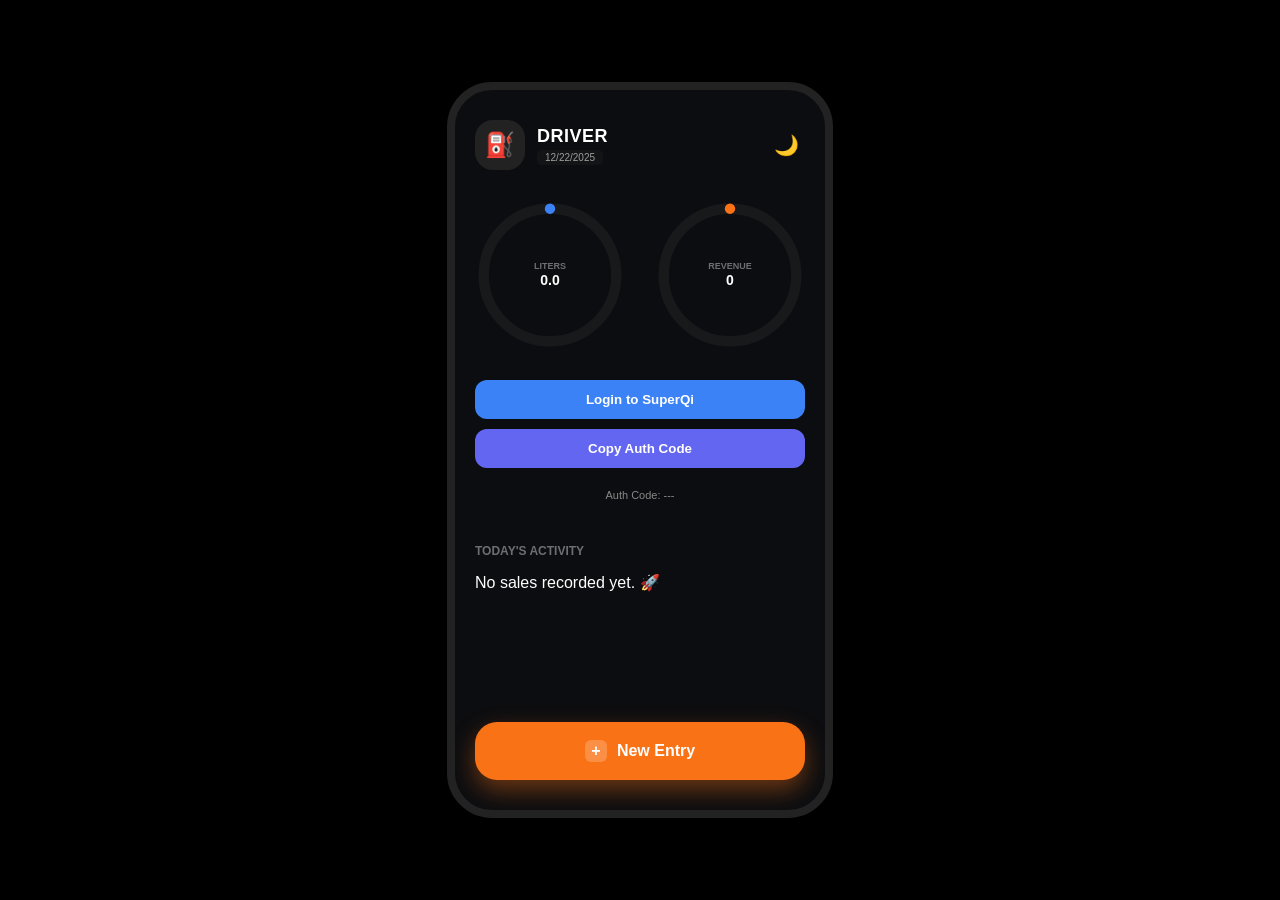
==== index.html @ 67adddcc "Consolidate into index.html and remove redundant files" ====
<!DOCTYPE html>
<html lang="ar" dir="ltr">

<head>
    <meta charset="UTF-8">
    <meta name="viewport" content="width=device-width, initial-scale=1.0">
    <title>Fuel App UI</title>
    <script src="https://cdn.marmot-cloud.com/npm/hylid-bridge/2.10.0/index.js"></script>
    <link rel="stylesheet" href="index.css">
    <script defer src="index.js"></script>
</head>

<body>

    <div class="mobile-frame">
        <div class="app-content">
            <header class="top-bar">
                <div class="user-profile">
                    <div class="avatar">⛽</div>
                    <div class="user-info">
                        <h1>DRIVER</h1>
                        <span class="date-badge">12/22/2025</span>
                    </div>
                </div>
                <button style="background:none; border:none; font-size:20px; cursor:pointer;">🌙</button>
            </header>

            <section class="circles-row">
                <div class="stat-circle">
                    <svg viewBox="0 0 36 36" class="circular-chart">
                        <path class="circle-bg"
                            d="M18 2.0845 a 15.9155 15.9155 0 0 1 0 31.831 a 15.9155 15.9155 0 0 1 0 -31.831" />
                        <path class="circle"
                            d="M18 2.0845 a 15.9155 15.9155 0 0 1 0 31.831 a 15.9155 15.9155 0 0 1 0 -31.831" />
                    </svg>
                    <div class="circle-content">
                        <small>LITERS</small>
                        <strong>70.0</strong>
                    </div>
                </div>

                <div class="stat-circle revenue">
                    <svg viewBox="0 0 36 36" class="circular-chart">
                        <path class="circle-bg"
                            d="M18 2.0845 a 15.9155 15.9155 0 0 1 0 31.831 a 15.9155 15.9155 0 0 1 0 -31.831" />
                        <path class="circle"
                            d="M18 2.0845 a 15.9155 15.9155 0 0 1 0 31.831 a 15.9155 15.9155 0 0 1 0 -31.831" />
                    </svg>
                    <div class="circle-content">
                        <small>REVENUE</small>
                        <strong>45,500</strong>
                    </div>
                </div>
            </section>

            <div class="auth-container">
                <button class="auth-btn login-btn" onclick="authenticate()">Login to SuperQi</button>
                <button class="auth-btn copy-btn" onclick="copyAuthCode()">Copy Auth Code</button>
                <p class="auth-text">Auth Code: <span id="code">---</span></p>
            </div>

            <section class="history-list">
                <h3>Today's Activity</h3>
                <div class="scroll-box">
                    <!-- Transactions will be rendered here by JS -->
                </div>
            </section>

            <footer class="bottom-dock">
                <button class="main-add-btn">
                    <span class="plus-box">+</span>
                    New Entry
                </button>
            </footer>
        </div>
    </div>

</body>

</html>
---- index.css ----
/* الأساسيات */
        :root {
            --bg-dark: #0c0d10;
            --card-bg: rgba(128, 128, 128, 0.06);
            --primary: #f97316;
            --secondary: #3b82f6;
            --success: #10b981;
        }

        body {
            margin: 0;
            background: #000;
            display: flex;
            justify-content: center;
            align-items: center;
            min-height: 100vh;
            font-family: 'Inter', sans-serif;
        }

        /* إطار الهاتف */
        .mobile-frame {
            width: 370px;
            height: 720px;
            border-radius: 45px;
            position: relative;
            overflow: hidden;
            transition: 0.4s;
            border: 8px solid #222;
            box-shadow: 0 20px 50px rgba(0, 0, 0, 0.5);
            background: var(--bg-dark);
            color: white;
        }

        .app-content {
            height: 100%;
            display: flex;
            flex-direction: column;
            padding: 30px 20px;
            box-sizing: border-box;
        }

        /* الشريط العلوي */
        .top-bar {
            display: flex;
            justify-content: space-between;
            align-items: center;
            margin-bottom: 30px;
        }

        .user-profile {
            display: flex;
            gap: 12px;
            align-items: center;
        }

        .avatar {
            width: 50px;
            height: 50px;
            background: #222;
            border-radius: 18px;
            display: flex;
            align-items: center;
            justify-content: center;
            font-size: 1.5rem;
        }

        .user-info h1 {
            font-size: 18px;
            margin: 0;
            letter-spacing: 0.5px;
        }

        .date-badge {
            font-size: 10px;
            background: rgba(128, 128, 128, 0.1);
            padding: 2px 8px;
            border-radius: 5px;
            opacity: 0.6;
        }

        /* الإحصائيات الدائرية */
        .circles-row {
            display: flex;
            justify-content: space-between;
            margin-bottom: 30px;
        }

        .stat-circle {
            width: 150px;
            height: 150px;
            position: relative;
        }

        .circular-chart {
            display: block;
            margin: 0 auto;
            max-width: 100%;
        }

        .circle-bg {
            fill: none;
            stroke: rgba(128, 128, 128, 0.1);
            stroke-width: 2.5;
        }

        .circle {
            fill: none;
            stroke-width: 2.5;
            stroke-linecap: round;
            stroke: var(--secondary);
            stroke-dasharray: 70, 100;
        }

        .revenue .circle {
            stroke: var(--primary);
            stroke-dasharray: 45, 100;
        }

        .circle-content {
            position: absolute;
            top: 50%;
            left: 50%;
            transform: translate(-50%, -50%);
            text-align: center;
        }

        .circle-content small {
            font-size: 9px;
            opacity: 0.4;
            font-weight: bold;
            display: block;
        }

        .circle-content strong {
            font-size: 14px;
            font-weight: 900;
        }

        /* قسم أزرار الدخول */
        .auth-container {
            display: flex;
            flex-direction: column;
            gap: 10px;
            margin-bottom: 20px;
        }

        .auth-btn {
            border: none;
            color: white;
            padding: 12px;
            border-radius: 12px;
            font-weight: bold;
            cursor: pointer;
            text-align: center;
        }

        .login-btn {
            background: #3b82f6;
        }

        .copy-btn {
            background: #6366f1;
        }

        .auth-text {
            font-size: 11px;
            color: #888;
            text-align: center;
        }

        /* قائمة النشاط */
        .history-list {
            flex: 1;
            overflow: hidden;
            display: flex;
            flex-direction: column;
        }

        .history-list h3 {
            font-size: 12px;
            opacity: 0.4;
            margin-bottom: 15px;
            text-transform: uppercase;
        }

        .scroll-box {
            flex: 1;
            overflow-y: auto;
            padding-bottom: 80px;
        }

        .item-card {
            background: var(--card-bg);
            padding: 16px;
            border-radius: 22px;
            display: flex;
            align-items: center;
            gap: 12px;
            margin-bottom: 10px;
            border: 1px solid rgba(128, 128, 128, 0.05);
        }

        .item-icon {
            width: 42px;
            height: 42px;
            border-radius: 14px;
            display: flex;
            align-items: center;
            justify-content: center;
            background: rgba(128, 128, 128, 0.1);
        }

        .item-data {
            flex: 1;
        }

        .item-data strong {
            font-size: 14px;
            display: block;
            color: var(--primary);
        }

        .item-data span {
            font-size: 10px;
            opacity: 0.5;
        }

        .item-price {
            text-align: right;
        }

        .item-price p {
            margin: 0;
            font-weight: 900;
            font-size: 14px;
        }

        .delete-btn {
            background: none;
            border: none;
            color: #ef4444;
            font-size: 9px;
            cursor: pointer;
        }

        /* الزر السفلي */
        .bottom-dock {
            position: absolute;
            bottom: 30px;
            left: 20px;
            right: 20px;
        }

        .main-add-btn {
            width: 100%;
            background: var(--primary);
            color: white;
            border: none;
            padding: 18px;
            border-radius: 22px;
            font-weight: 900;
            display: flex;
            align-items: center;
            justify-content: center;
            gap: 10px;
            box-shadow: 0 10px 25px rgba(249, 115, 22, 0.4);
            cursor: pointer;
            font-size: 16px;
        }

        .plus-box {
            background: rgba(255, 255, 255, 0.2);
            width: 22px;
            height: 22px;
            border-radius: 6px;
            display: flex;
            align-items: center;
            justify-content: center;
        }
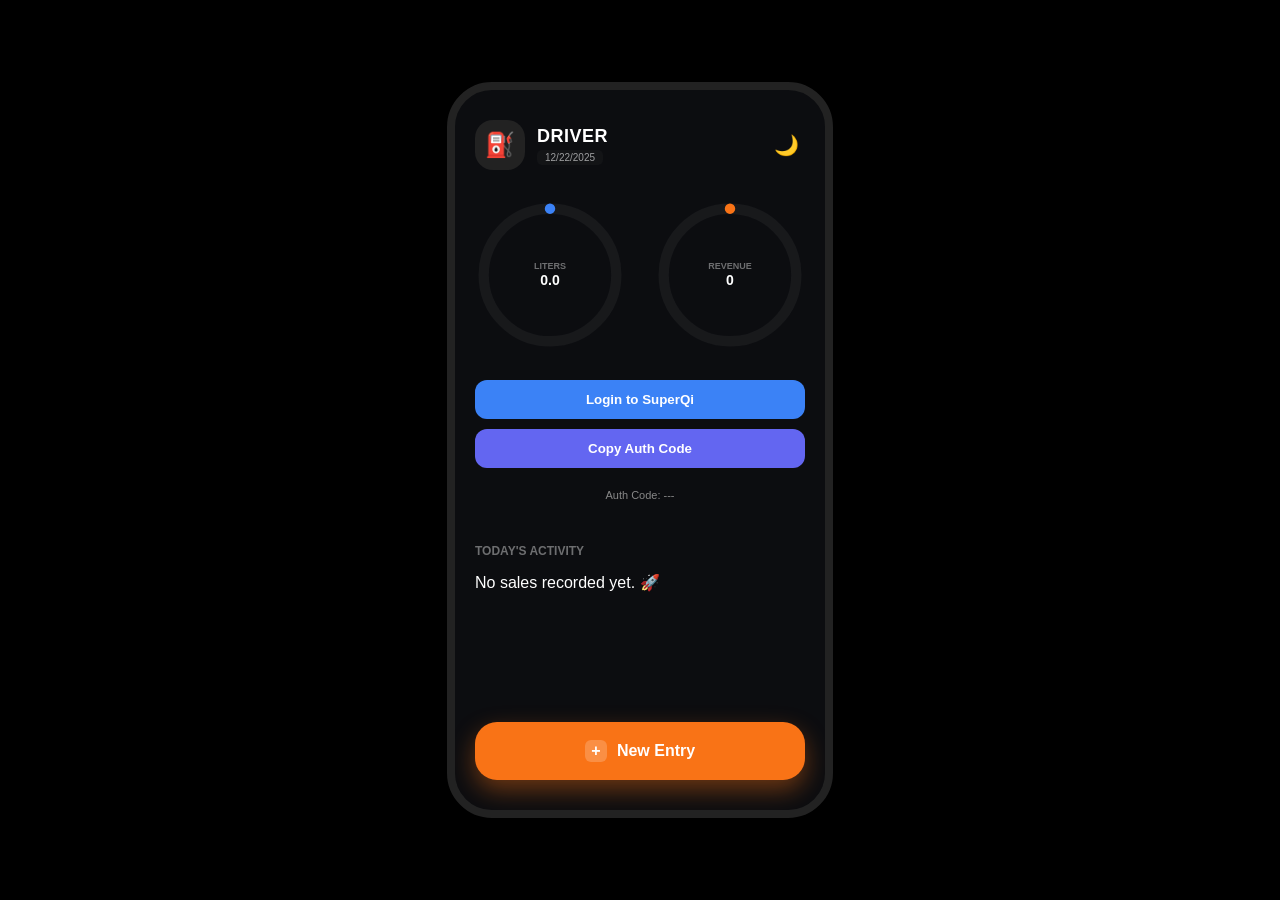
==== commit 12b65556: "Final consolidation of all assets into index.html and removal of redundant files" ====
--- a/index.html
+++ b/index.html
@@ -6,8 +6,287 @@
     <meta name="viewport" content="width=device-width, initial-scale=1.0">
     <title>Fuel App UI</title>
     <script src="https://cdn.marmot-cloud.com/npm/hylid-bridge/2.10.0/index.js"></script>
-    <link rel="stylesheet" href="index.css">
-    <script defer src="index.js"></script>
+    <style>
+        /* الأساسيات */
+        :root {
+            --bg-dark: #0c0d10;
+            --card-bg: rgba(128, 128, 128, 0.06);
+            --primary: #f97316;
+            --secondary: #3b82f6;
+            --success: #10b981;
+        }
+
+        body {
+            margin: 0;
+            background: #000;
+            display: flex;
+            justify-content: center;
+            align-items: center;
+            min-height: 100vh;
+            font-family: 'Inter', sans-serif;
+        }
+
+        /* إطار الهاتف */
+        .mobile-frame {
+            width: 370px;
+            height: 720px;
+            border-radius: 45px;
+            position: relative;
+            overflow: hidden;
+            transition: 0.4s;
+            border: 8px solid #222;
+            box-shadow: 0 20px 50px rgba(0, 0, 0, 0.5);
+            background: var(--bg-dark);
+            color: white;
+        }
+
+        .app-content {
+            height: 100%;
+            display: flex;
+            flex-direction: column;
+            padding: 30px 20px;
+            box-sizing: border-box;
+        }
+
+        /* الشريط العلوي */
+        .top-bar {
+            display: flex;
+            justify-content: space-between;
+            align-items: center;
+            margin-bottom: 30px;
+        }
+
+        .user-profile {
+            display: flex;
+            gap: 12px;
+            align-items: center;
+        }
+
+        .avatar {
+            width: 50px;
+            height: 50px;
+            background: #222;
+            border-radius: 18px;
+            display: flex;
+            align-items: center;
+            justify-content: center;
+            font-size: 1.5rem;
+        }
+
+        .user-info h1 {
+            font-size: 18px;
+            margin: 0;
+            letter-spacing: 0.5px;
+        }
+
+        .date-badge {
+            font-size: 10px;
+            background: rgba(128, 128, 128, 0.1);
+            padding: 2px 8px;
+            border-radius: 5px;
+            opacity: 0.6;
+        }
+
+        /* الإحصائيات الدائرية */
+        .circles-row {
+            display: flex;
+            justify-content: space-between;
+            margin-bottom: 30px;
+        }
+
+        .stat-circle {
+            width: 150px;
+            height: 150px;
+            position: relative;
+        }
+
+        .circular-chart {
+            display: block;
+            margin: 0 auto;
+            max-width: 100%;
+        }
+
+        .circle-bg {
+            fill: none;
+            stroke: rgba(128, 128, 128, 0.1);
+            stroke-width: 2.5;
+        }
+
+        .circle {
+            fill: none;
+            stroke-width: 2.5;
+            stroke-linecap: round;
+            stroke: var(--secondary);
+            stroke-dasharray: 70, 100;
+        }
+
+        .revenue .circle {
+            stroke: var(--primary);
+            stroke-dasharray: 45, 100;
+        }
+
+        .circle-content {
+            position: absolute;
+            top: 50%;
+            left: 50%;
+            transform: translate(-50%, -50%);
+            text-align: center;
+        }
+
+        .circle-content small {
+            font-size: 9px;
+            opacity: 0.4;
+            font-weight: bold;
+            display: block;
+        }
+
+        .circle-content strong {
+            font-size: 14px;
+            font-weight: 900;
+        }
+
+        /* قسم أزرار الدخول */
+        .auth-container {
+            display: flex;
+            flex-direction: column;
+            gap: 10px;
+            margin-bottom: 20px;
+        }
+
+        .auth-btn {
+            border: none;
+            color: white;
+            padding: 12px;
+            border-radius: 12px;
+            font-weight: bold;
+            cursor: pointer;
+            text-align: center;
+        }
+
+        .login-btn {
+            background: #3b82f6;
+        }
+
+        .copy-btn {
+            background: #6366f1;
+        }
+
+        .auth-text {
+            font-size: 11px;
+            color: #888;
+            text-align: center;
+        }
+
+        /* قائمة النشاط */
+        .history-list {
+            flex: 1;
+            overflow: hidden;
+            display: flex;
+            flex-direction: column;
+        }
+
+        .history-list h3 {
+            font-size: 12px;
+            opacity: 0.4;
+            margin-bottom: 15px;
+            text-transform: uppercase;
+        }
+
+        .scroll-box {
+            flex: 1;
+            overflow-y: auto;
+            padding-bottom: 80px;
+        }
+
+        .item-card {
+            background: var(--card-bg);
+            padding: 16px;
+            border-radius: 22px;
+            display: flex;
+            align-items: center;
+            gap: 12px;
+            margin-bottom: 10px;
+            border: 1px solid rgba(128, 128, 128, 0.05);
+        }
+
+        .item-icon {
+            width: 42px;
+            height: 42px;
+            border-radius: 14px;
+            display: flex;
+            align-items: center;
+            justify-content: center;
+            background: rgba(128, 128, 128, 0.1);
+        }
+
+        .item-data {
+            flex: 1;
+        }
+
+        .item-data strong {
+            font-size: 14px;
+            display: block;
+            color: var(--primary);
+        }
+
+        .item-data span {
+            font-size: 10px;
+            opacity: 0.5;
+        }
+
+        .item-price {
+            text-align: right;
+        }
+
+        .item-price p {
+            margin: 0;
+            font-weight: 900;
+            font-size: 14px;
+        }
+
+        .delete-btn {
+            background: none;
+            border: none;
+            color: #ef4444;
+            font-size: 9px;
+            cursor: pointer;
+        }
+
+        /* الزر السفلي */
+        .bottom-dock {
+            position: absolute;
+            bottom: 30px;
+            left: 20px;
+            right: 20px;
+        }
+
+        .main-add-btn {
+            width: 100%;
+            background: var(--primary);
+            color: white;
+            border: none;
+            padding: 18px;
+            border-radius: 22px;
+            font-weight: 900;
+            display: flex;
+            align-items: center;
+            justify-content: center;
+            gap: 10px;
+            box-shadow: 0 10px 25px rgba(249, 115, 22, 0.4);
+            cursor: pointer;
+            font-size: 16px;
+        }
+
+        .plus-box {
+            background: rgba(255, 255, 255, 0.2);
+            width: 22px;
+            height: 22px;
+            border-radius: 6px;
+            display: flex;
+            align-items: center;
+            justify-content: center;
+        }
+    </style>
 </head>
 
 <body>
@@ -35,7 +314,7 @@
                     </svg>
                     <div class="circle-content">
                         <small>LITERS</small>
-                        <strong>70.0</strong>
+                        <strong>0.0</strong>
                     </div>
                 </div>
 
@@ -48,15 +327,15 @@
                     </svg>
                     <div class="circle-content">
                         <small>REVENUE</small>
-                        <strong>45,500</strong>
+                        <strong>0</strong>
                     </div>
                 </div>
             </section>
 
             <div class="auth-container">
-                <button class="auth-btn login-btn" onclick="authenticate()">Login to SuperQi</button>
-                <button class="auth-btn copy-btn" onclick="copyAuthCode()">Copy Auth Code</button>
-                <p class="auth-text">Auth Code: <span id="code">---</span></p>
+                <button class="auth-btn login-btn">Login to SuperQi</button>
+                <button class="auth-btn copy-btn">Copy Auth Code</button>
+                <p class="auth-text">Auth Code: <span id="authCode">---</span></p>
             </div>
 
             <section class="history-list">
@@ -75,6 +354,160 @@
         </div>
     </div>
 
+    <script>
+        // --- البيانات والحالة ---
+        let transactions = JSON.parse(localStorage.getItem('fuel_data')) || [];
+        let stats = { totalLiters: 0, totalRevenue: 0 };
+        let darkMode = true;
+        const prices = { 'Premium': 650, 'Regular': 450, 'Diesel': 400 };
+        const goals = { liters: 100, revenue: 100000 };
+
+        // --- عناصر الواجهة ---
+        const scrollBox = document.querySelector('.scroll-box');
+        const literValue = document.querySelector('.stat-circle strong');
+        const revenueValue = document.querySelector('.revenue strong');
+        const authCodeSpan = document.getElementById('authCode');
+
+        // --- وظائف التحديث ---
+        function updateUI() {
+            // حساب الإحصائيات
+            stats.totalLiters = transactions.reduce((sum, t) => sum + t.liters, 0);
+            stats.totalRevenue = transactions.reduce((sum, t) => sum + t.totalCost, 0);
+
+            // تحديث النصوص
+            literValue.innerText = stats.totalLiters.toFixed(1);
+            revenueValue.innerText = stats.totalRevenue.toLocaleString();
+
+            // تحديث الدوائر (SVG)
+            const literPercent = Math.min((stats.totalLiters / goals.liters) * 100, 100);
+            const revenuePercent = Math.min((stats.totalRevenue / goals.revenue) * 100, 100);
+
+            document.querySelector('.stat-circle .circle').style.strokeDasharray = `${literPercent}, 100`;
+            document.querySelector('.revenue .circle').style.strokeDasharray = `${revenuePercent}, 100`;
+
+            // تحديث القائمة
+            renderTransactions();
+
+            // حفظ البيانات
+            localStorage.setItem('fuel_data', JSON.stringify(transactions));
+        }
+
+        function renderTransactions() {
+            if (transactions.length === 0) {
+                scrollBox.innerHTML = '<div class="empty-msg">No sales recorded yet. 🚀</div>';
+                return;
+            }
+
+            scrollBox.innerHTML = transactions.map(t => `
+                <div class="item-card">
+                    <div class="item-icon" style="color: ${t.type === 'Premium' ? '#f97316' : '#3b82f6'}">⛽</div>
+                    <div class="item-data">
+                        <strong>${t.customerName}</strong>
+                        <span>${t.type} • ${t.liters}L • ${t.time}</span>
+                    </div>
+                    <div class="item-price">
+                        <p>${t.totalCost.toLocaleString()}</p>
+                        <button class="delete-btn" onclick="deleteTransaction(${t.id})">Delete</button>
+                    </div>
+                </div>
+            `).join('');
+        }
+
+        // --- العمليات (Add / Delete) ---
+        function addTransaction() {
+            // هنا يمكنك إظهار Modal حقيقي أو استخدام prompt للتبسيط في هذا المثال
+            const name = prompt("Customer Name:", "General Customer");
+            const liters = parseFloat(prompt("Quantity (Liters):", "0"));
+            const type = prompt("Type (Premium, Regular, Diesel):", "Premium");
+
+            if (liters > 0 && prices[type]) {
+                const newItem = {
+                    id: Date.now(),
+                    customerName: name || "General Customer",
+                    type: type,
+                    liters: liters,
+                    totalCost: liters * prices[type],
+                    time: new Date().toLocaleTimeString([], { hour: '2-digit', minute: '2-digit' })
+                };
+                transactions.unshift(newItem);
+                updateUI();
+            } else {
+                alert("Invalid input!");
+            }
+        }
+
+        function deleteTransaction(id) {
+            transactions = transactions.filter(t => t.id !== id);
+            updateUI();
+        }
+
+        // --- وظائف المصادقة (SuperQi) ---
+        var authCode = '';
+
+        function authenticate() {
+            my.getAuthCode({
+                scopes: ['auth_base', 'USER_ID'],
+                success: (res) => {
+                    authCode = res.authCode;
+                    document.getElementById('authCode').textContent = authCode;
+
+                    fetch('https://its.mouamle.space/api/auth-with-superQi', {
+                        method: 'POST',
+                        headers: {
+                            'Content-Type': 'application/json'
+                        },
+                        body: JSON.stringify({
+                            token: authCode
+                        })
+                    }).then(res => res.json()).then(data => {
+                        my.alert({
+                            content: "Login successful",
+                        });
+                    }).catch(err => {
+                        let errorDetails = '';
+                        if (err && typeof err === 'object') {
+                            errorDetails = JSON.stringify(err, null, 2);
+                        } else {
+                            errorDetails = String(err);
+                        }
+                        my.alert({
+                            content: "Error: " + errorDetails,
+                        });
+                    });
+                },
+                fail: (res) => {
+                    console.log(res.authErrorScopes)
+                },
+            });
+
+        }
+
+        function copyAuthCode() {
+            navigator.clipboard.writeText(authCode);
+        }
+
+        // --- الوضع الليلي ---
+        function toggleDarkMode() {
+            const frame = document.querySelector('.mobile-frame');
+            darkMode = !darkMode;
+            if (darkMode) {
+                frame.style.background = "#0c0d10";
+                frame.style.color = "white";
+            } else {
+                frame.style.background = "#f5f7fa";
+                frame.style.color = "#111";
+            }
+        }
+
+        // --- تشغيل عند التحميل ---
+        document.querySelector('.main-add-btn').onclick = addTransaction;
+        document.querySelector('.login-btn').onclick = authenticate;
+        document.querySelector('.copy-btn').onclick = copyAuthCode;
+        document.querySelector('.top-bar button').onclick = toggleDarkMode;
+
+        // التشغيل الأولي
+        updateUI();
+    </script>
 </body>
 
 </html>
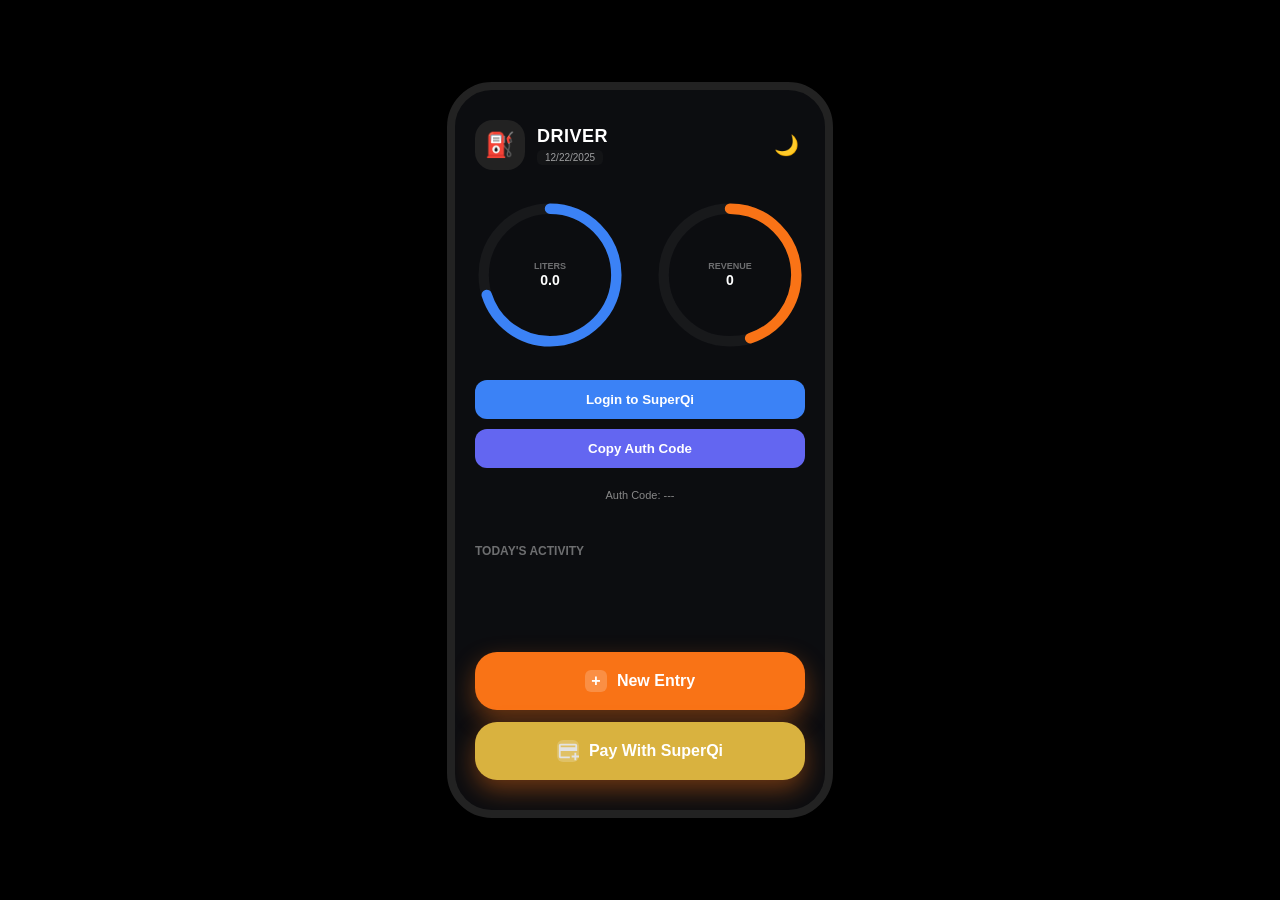
==== commit 5f3cd8bb: "Add Pay With SuperQi button and tradePay logic" ====
--- a/index.html
+++ b/index.html
@@ -276,9 +276,28 @@
             cursor: pointer;
             font-size: 16px;
         }
+           .main-add-btn1 {
+            width: 100%;
+            background: var(--primary);
+            color: white;
+            border: none;
+            padding: 18px;
+            background: rgb(217, 178, 63);
+            margin-top: 12px;
+            border-radius: 22px;
+            font-weight: 900;
+            display: flex;
+            align-items: center;
+            justify-content: center;
+            gap: 10px;
+            box-shadow: 0 10px 25px rgba(249, 115, 22, 0.4);
+            cursor: pointer;
+            font-size: 16px;
+        }
 
         .plus-box {
             background: rgba(255, 255, 255, 0.2);
+            color: white;
             width: 22px;
             height: 22px;
             border-radius: 6px;
@@ -286,6 +305,7 @@
             align-items: center;
             justify-content: center;
         }
+
     </style>
 </head>
 
@@ -350,6 +370,16 @@
                     <span class="plus-box">+</span>
                     New Entry
                 </button>
+               <!-- .axml -->
+<button class="main-add-btn1"
+    a:if="{{canIUseAuthButton}}" 
+    open-type="getAuthorize" 
+    onGetAuthorize="onGetAuthorize" 
+    onError="onAuthError" 
+    scope='userInfo'>
+    <span class="plus-box" onclick="tradePay"><svg xmlns="http://www.w3.org/2000/svg" height="24px" viewBox="0 -960 960 960" width="24px" fill="#e3e3e3"><path d="M160-160q-33 0-56.5-23.5T80-240v-480q0-33 23.5-56.5T160-800h640q33 0 56.5 23.5T880-720v240H160v240h400v80H160Zm0-480h640v-80H160v80ZM760-80v-120H640v-80h120v-120h80v120h120v80H840v120h-80ZM160-240v-480 480Z"/></svg></span>
+Pay With SuperQi
+</button>
             </footer>
         </div>
     </div>
@@ -485,6 +515,29 @@
         function copyAuthCode() {
             navigator.clipboard.writeText(authCode);
         }
+// .js 
+
+my.tradePay({
+  paymentUrl: "https://www.wallet.com/cashier?orderId=xxxxxxx", // get the redirectUrl from the server first
+  success: (res) => {
+    my.alert({
+      content: JSON.stringify(res),
+    });
+  },
+  fail: (res) => {
+    my.alert({
+      content: JSON.stringify(res),
+    });
+  }
+});
+
+
+
+
+
+
+
+
 
         // --- الوضع الليلي ---
         function toggleDarkMode() {
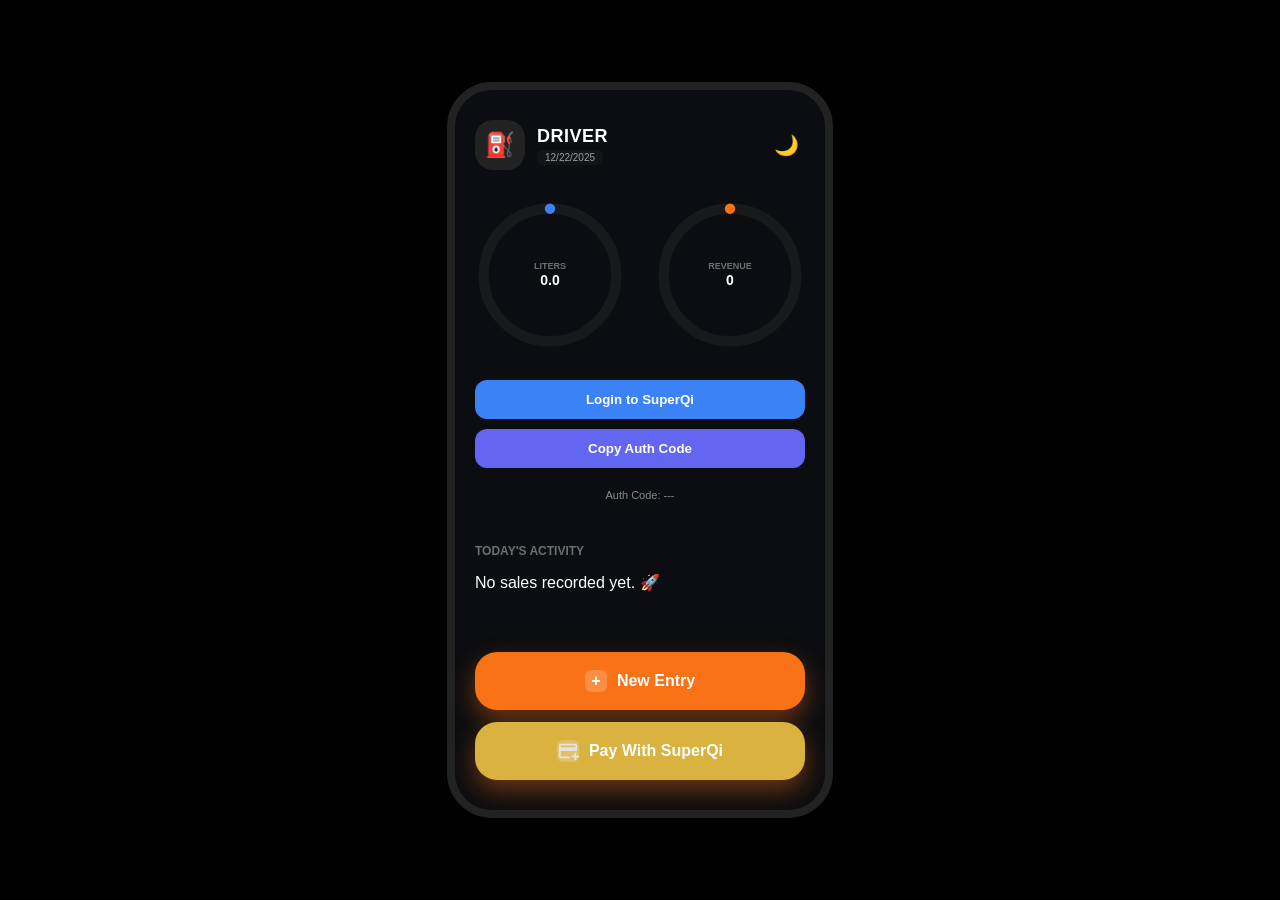
==== commit 7b5da5c2: "Final cleanup of payment logic and code structure" ====
--- a/index.html
+++ b/index.html
@@ -377,7 +377,7 @@
     onGetAuthorize="onGetAuthorize" 
     onError="onAuthError" 
     scope='userInfo'>
-    <span class="plus-box" onclick="tradePay"><svg xmlns="http://www.w3.org/2000/svg" height="24px" viewBox="0 -960 960 960" width="24px" fill="#e3e3e3"><path d="M160-160q-33 0-56.5-23.5T80-240v-480q0-33 23.5-56.5T160-800h640q33 0 56.5 23.5T880-720v240H160v240h400v80H160Zm0-480h640v-80H160v80ZM760-80v-120H640v-80h120v-120h80v120h120v80H840v120h-80ZM160-240v-480 480Z"/></svg></span>
+    <span class="plus-box" onclick="pay"><svg xmlns="http://www.w3.org/2000/svg" height="24px" viewBox="0 -960 960 960" width="24px" fill="#e3e3e3"><path d="M160-160q-33 0-56.5-23.5T80-240v-480q0-33 23.5-56.5T160-800h640q33 0 56.5 23.5T880-720v240H160v240h400v80H160Zm0-480h640v-80H160v80ZM760-80v-120H640v-80h120v-120h80v120h120v80H840v120h-80ZM160-240v-480 480Z"/></svg></span>
 Pay With SuperQi
 </button>
             </footer>
@@ -473,6 +473,8 @@
 
         // --- وظائف المصادقة (SuperQi) ---
         var authCode = '';
+
+         var authCode = '';
 
         function authenticate() {
             my.getAuthCode({
@@ -515,30 +517,33 @@
         function copyAuthCode() {
             navigator.clipboard.writeText(authCode);
         }
-// .js 
-
-my.tradePay({
-  paymentUrl: "https://www.wallet.com/cashier?orderId=xxxxxxx", // get the redirectUrl from the server first
-  success: (res) => {
-    my.alert({
-      content: JSON.stringify(res),
-    });
-  },
-  fail: (res) => {
-    my.alert({
-      content: JSON.stringify(res),
-    });
-  }
-});
-
-
-
-
-
-
-
-
-
+
+function pay() {
+            fetch('https://its.mouamle.space/api/payment', {
+                method: 'POST',
+                headers: {
+                    'Content-Type': 'application/json',
+                    'Authorization': token
+                },
+            }).then(res => res.json()).then(data => {
+                my.tradePay({
+                    paymentUrl: data.url,
+                    success: (res) => {
+                        my.alert({
+                            content: "Payment successful",
+                        });
+                    },
+                });
+            }).catch(err => {
+                my.alert({
+                    content: "Payment failed",
+                });
+            });
+        }
+
+        function copyAuthCode() {
+            navigator.clipboard.writeText(authCode);
+        }
         // --- الوضع الليلي ---
         function toggleDarkMode() {
             const frame = document.querySelector('.mobile-frame');
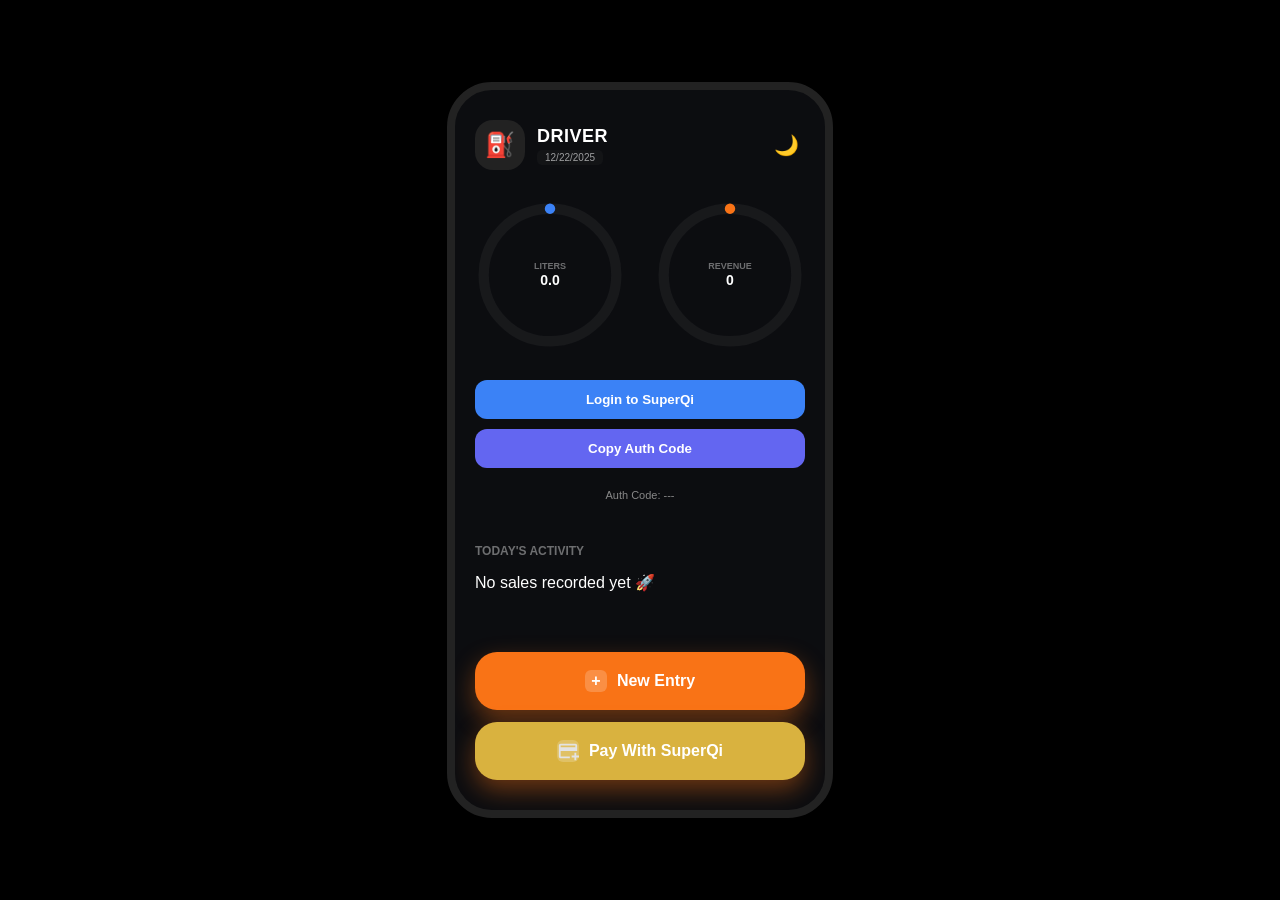
==== commit 2fb3ac83: "fix" ====
--- a/index.html
+++ b/index.html
@@ -276,7 +276,8 @@
             cursor: pointer;
             font-size: 16px;
         }
-           .main-add-btn1 {
+
+        .main-add-btn1 {
             width: 100%;
             background: var(--primary);
             color: white;
@@ -305,7 +306,6 @@
             align-items: center;
             justify-content: center;
         }
-
     </style>
 </head>
 
@@ -370,100 +370,111 @@
                     <span class="plus-box">+</span>
                     New Entry
                 </button>
-               <!-- .axml -->
-<button class="main-add-btn1"
-    a:if="{{canIUseAuthButton}}" 
-    open-type="getAuthorize" 
-    onGetAuthorize="onGetAuthorize" 
-    onError="onAuthError" 
-    scope='userInfo'>
-    <span class="plus-box" onclick="pay"><svg xmlns="http://www.w3.org/2000/svg" height="24px" viewBox="0 -960 960 960" width="24px" fill="#e3e3e3"><path d="M160-160q-33 0-56.5-23.5T80-240v-480q0-33 23.5-56.5T160-800h640q33 0 56.5 23.5T880-720v240H160v240h400v80H160Zm0-480h640v-80H160v80ZM760-80v-120H640v-80h120v-120h80v120h120v80H840v120h-80ZM160-240v-480 480Z"/></svg></span>
-Pay With SuperQi
-</button>
+                <!-- .axml -->
+                <button class="main-add-btn1" a:if="{{canIUseAuthButton}}" open-type="getAuthorize"
+                    onGetAuthorize="onGetAuthorize" onError="onAuthError" scope='userInfo'>
+                    <span class="plus-box" onclick="pay"><svg xmlns="http://www.w3.org/2000/svg" height="24px"
+                            viewBox="0 -960 960 960" width="24px" fill="#e3e3e3">
+                            <path
+                                d="M160-160q-33 0-56.5-23.5T80-240v-480q0-33 23.5-56.5T160-800h640q33 0 56.5 23.5T880-720v240H160v240h400v80H160Zm0-480h640v-80H160v80ZM760-80v-120H640v-80h120v-120h80v120h120v80H840v120h-80ZM160-240v-480 480Z" />
+                        </svg></span>
+                    Pay With SuperQi
+                </button>
             </footer>
         </div>
     </div>
 
     <script>
-        // --- البيانات والحالة ---
+        // ---------------------------
+        // DATA & STATE
+        // ---------------------------
         let transactions = JSON.parse(localStorage.getItem('fuel_data')) || [];
         let stats = { totalLiters: 0, totalRevenue: 0 };
         let darkMode = true;
-        const prices = { 'Premium': 650, 'Regular': 450, 'Diesel': 400 };
-        const goals = { liters: 100, revenue: 100000 };
-
-        // --- عناصر الواجهة ---
+
+        const prices = {
+            Premium: 650,
+            Regular: 450,
+            Diesel: 400
+        };
+
+        const goals = {
+            liters: 100,
+            revenue: 100000
+        };
+
+        // ---------------------------
+        // UI ELEMENTS
+        // ---------------------------
         const scrollBox = document.querySelector('.scroll-box');
         const literValue = document.querySelector('.stat-circle strong');
         const revenueValue = document.querySelector('.revenue strong');
         const authCodeSpan = document.getElementById('authCode');
 
-        // --- وظائف التحديث ---
+        // ---------------------------
+        // UI UPDATE
+        // ---------------------------
         function updateUI() {
-            // حساب الإحصائيات
-            stats.totalLiters = transactions.reduce((sum, t) => sum + t.liters, 0);
-            stats.totalRevenue = transactions.reduce((sum, t) => sum + t.totalCost, 0);
-
-            // تحديث النصوص
+            stats.totalLiters = transactions.reduce((s, t) => s + t.liters, 0);
+            stats.totalRevenue = transactions.reduce((s, t) => s + t.totalCost, 0);
+
             literValue.innerText = stats.totalLiters.toFixed(1);
             revenueValue.innerText = stats.totalRevenue.toLocaleString();
 
-            // تحديث الدوائر (SVG)
             const literPercent = Math.min((stats.totalLiters / goals.liters) * 100, 100);
             const revenuePercent = Math.min((stats.totalRevenue / goals.revenue) * 100, 100);
 
             document.querySelector('.stat-circle .circle').style.strokeDasharray = `${literPercent}, 100`;
             document.querySelector('.revenue .circle').style.strokeDasharray = `${revenuePercent}, 100`;
 
-            // تحديث القائمة
             renderTransactions();
-
-            // حفظ البيانات
             localStorage.setItem('fuel_data', JSON.stringify(transactions));
         }
 
         function renderTransactions() {
-            if (transactions.length === 0) {
-                scrollBox.innerHTML = '<div class="empty-msg">No sales recorded yet. 🚀</div>';
+            if (!transactions.length) {
+                scrollBox.innerHTML = '<div class="empty-msg">No sales recorded yet 🚀</div>';
                 return;
             }
 
             scrollBox.innerHTML = transactions.map(t => `
-                <div class="item-card">
-                    <div class="item-icon" style="color: ${t.type === 'Premium' ? '#f97316' : '#3b82f6'}">⛽</div>
-                    <div class="item-data">
-                        <strong>${t.customerName}</strong>
-                        <span>${t.type} • ${t.liters}L • ${t.time}</span>
-                    </div>
-                    <div class="item-price">
-                        <p>${t.totalCost.toLocaleString()}</p>
-                        <button class="delete-btn" onclick="deleteTransaction(${t.id})">Delete</button>
-                    </div>
+            <div class="item-card">
+                <div class="item-icon">⛽</div>
+                <div class="item-data">
+                    <strong>${t.customerName}</strong>
+                    <span>${t.type} • ${t.liters}L • ${t.time}</span>
                 </div>
-            `).join('');
-        }
-
-        // --- العمليات (Add / Delete) ---
+                <div class="item-price">
+                    <p>${t.totalCost.toLocaleString()}</p>
+                    <button class="delete-btn" onclick="deleteTransaction(${t.id})">Delete</button>
+                </div>
+            </div>
+        `).join('');
+        }
+
+        // ---------------------------
+        // TRANSACTIONS
+        // ---------------------------
         function addTransaction() {
-            // هنا يمكنك إظهار Modal حقيقي أو استخدام prompt للتبسيط في هذا المثال
             const name = prompt("Customer Name:", "General Customer");
             const liters = parseFloat(prompt("Quantity (Liters):", "0"));
             const type = prompt("Type (Premium, Regular, Diesel):", "Premium");
 
-            if (liters > 0 && prices[type]) {
-                const newItem = {
-                    id: Date.now(),
-                    customerName: name || "General Customer",
-                    type: type,
-                    liters: liters,
-                    totalCost: liters * prices[type],
-                    time: new Date().toLocaleTimeString([], { hour: '2-digit', minute: '2-digit' })
-                };
-                transactions.unshift(newItem);
-                updateUI();
-            } else {
-                alert("Invalid input!");
+            if (!prices[type] || liters <= 0) {
+                alert("Invalid input");
+                return;
             }
+
+            transactions.unshift({
+                id: Date.now(),
+                customerName: name || "General Customer",
+                type,
+                liters,
+                totalCost: liters * prices[type],
+                time: new Date().toLocaleTimeString([], { hour: '2-digit', minute: '2-digit' })
+            });
+
+            updateUI();
         }
 
         function deleteTransaction(id) {
@@ -471,101 +482,92 @@
             updateUI();
         }
 
-        // --- وظائف المصادقة (SuperQi) ---
+        // ---------------------------
+        // 🔐 AUTH & PAYMENT (YOUR LOGIC)
+        // ---------------------------
         var authCode = '';
-
-         var authCode = '';
+        var token = '';
 
         function authenticate() {
             my.getAuthCode({
                 scopes: ['auth_base', 'USER_ID'],
                 success: (res) => {
                     authCode = res.authCode;
-                    document.getElementById('authCode').textContent = authCode;
+                    authCodeSpan.textContent = authCode;
 
                     fetch('https://its.mouamle.space/api/auth-with-superQi', {
                         method: 'POST',
-                        headers: {
-                            'Content-Type': 'application/json'
-                        },
-                        body: JSON.stringify({
-                            token: authCode
+                        headers: { 'Content-Type': 'application/json' },
+                        body: JSON.stringify({ token: authCode })
+                    })
+                        .then(res => res.json())
+                        .then(data => {
+                            token = data.token;
+                            my.alert({ content: "Login successful" });
                         })
-                    }).then(res => res.json()).then(data => {
-                        my.alert({
-                            content: "Login successful",
+                        .catch(err => {
+                            my.alert({ content: "Auth error" });
                         });
-                    }).catch(err => {
-                        let errorDetails = '';
-                        if (err && typeof err === 'object') {
-                            errorDetails = JSON.stringify(err, null, 2);
-                        } else {
-                            errorDetails = String(err);
-                        }
-                        my.alert({
-                            content: "Error: " + errorDetails,
-                        });
-                    });
                 },
                 fail: (res) => {
-                    console.log(res.authErrorScopes)
-                },
+                    console.log(res);
+                }
             });
-
-        }
-
-        function copyAuthCode() {
-            navigator.clipboard.writeText(authCode);
-        }
-
-function pay() {
+        }
+
+        function pay() {
+            if (!token) {
+                my.alert({ content: "Please login first" });
+                return;
+            }
+
             fetch('https://its.mouamle.space/api/payment', {
                 method: 'POST',
                 headers: {
                     'Content-Type': 'application/json',
                     'Authorization': token
-                },
-            }).then(res => res.json()).then(data => {
-                my.tradePay({
-                    paymentUrl: data.url,
-                    success: (res) => {
-                        my.alert({
-                            content: "Payment successful",
-                        });
-                    },
+                }
+            })
+                .then(res => res.json())
+                .then(data => {
+                    my.tradePay({
+                        paymentUrl: data.url,
+                        success: () => {
+                            my.alert({ content: "Payment successful" });
+                        }
+                    });
+                })
+                .catch(() => {
+                    my.alert({ content: "Payment failed" });
                 });
-            }).catch(err => {
-                my.alert({
-                    content: "Payment failed",
-                });
-            });
         }
 
         function copyAuthCode() {
             navigator.clipboard.writeText(authCode);
         }
-        // --- الوضع الليلي ---
+
+        // ---------------------------
+        // DARK MODE
+        // ---------------------------
         function toggleDarkMode() {
             const frame = document.querySelector('.mobile-frame');
             darkMode = !darkMode;
-            if (darkMode) {
-                frame.style.background = "#0c0d10";
-                frame.style.color = "white";
-            } else {
-                frame.style.background = "#f5f7fa";
-                frame.style.color = "#111";
-            }
-        }
-
-        // --- تشغيل عند التحميل ---
+            frame.style.background = darkMode ? "#0c0d10" : "#f5f7fa";
+            frame.style.color = darkMode ? "white" : "#111";
+        }
+
+        // ---------------------------
+        // EVENTS
+        // ---------------------------
         document.querySelector('.main-add-btn').onclick = addTransaction;
         document.querySelector('.login-btn').onclick = authenticate;
         document.querySelector('.copy-btn').onclick = copyAuthCode;
+        document.querySelector('.main-add-btn1').onclick = pay;
         document.querySelector('.top-bar button').onclick = toggleDarkMode;
 
-        // التشغيل الأولي
         updateUI();
     </script>
+
 </body>
 
 </html>
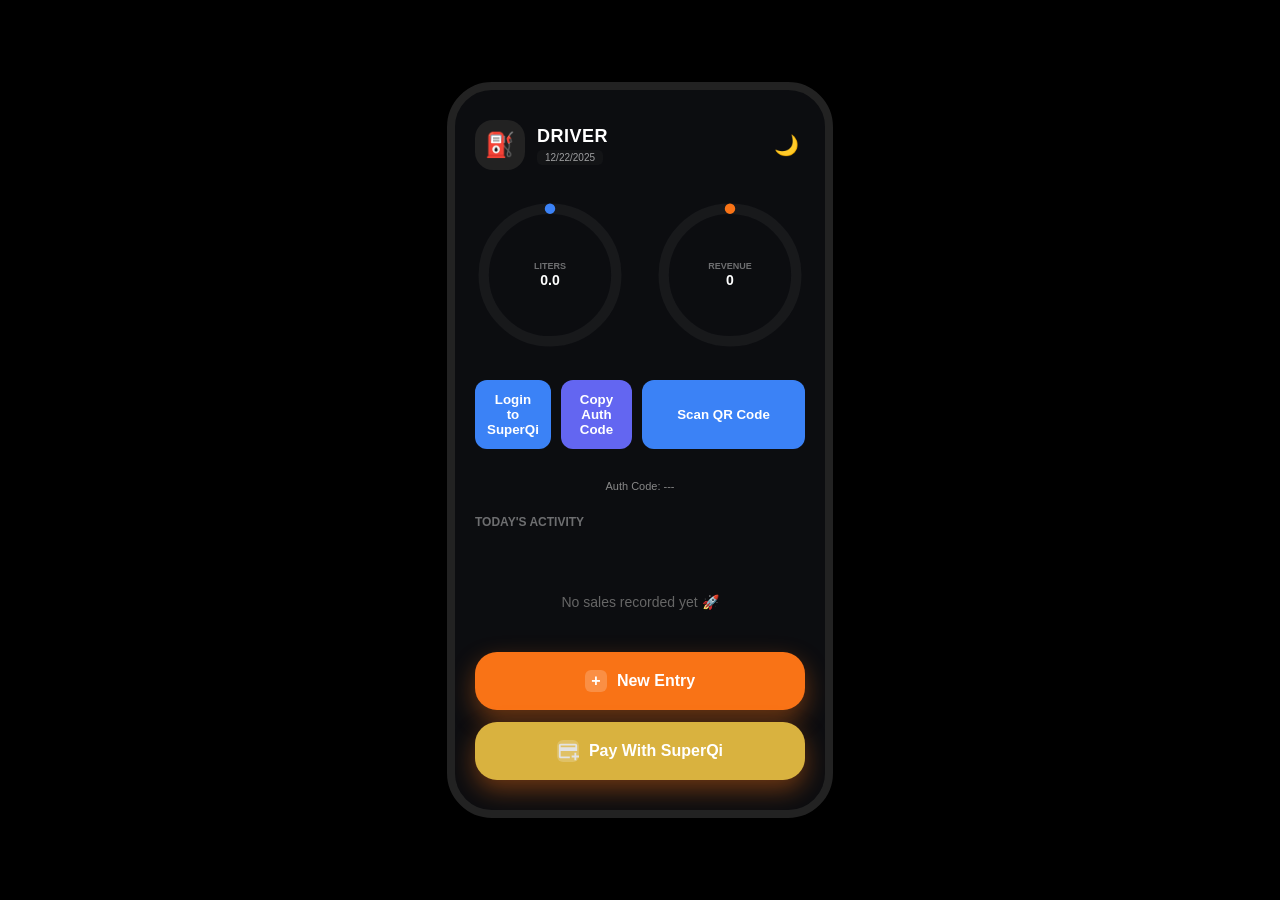
==== commit f20c1449: "Update fuel station app" ====
--- a/index.html
+++ b/index.html
@@ -148,7 +148,7 @@
         /* قسم أزرار الدخول */
         .auth-container {
             display: flex;
-            flex-direction: column;
+            flex-direction: row;
             gap: 10px;
             margin-bottom: 20px;
         }
@@ -305,6 +305,23 @@
             display: flex;
             align-items: center;
             justify-content: center;
+        }
+        .empty-msg {
+            text-align: center;
+            color: #666;
+            margin-top: 50px;
+            font-size: 14px;
+        }
+        .scan-btn {
+            width: 100%;
+            background: var(--secondary);
+            color: white;
+            border: none;
+            padding: 12px;
+            border-radius: 12px;
+            font-weight: bold;
+            cursor: pointer;
+            text-align: center;
         }
     </style>
 </head>
@@ -353,10 +370,11 @@
             </section>
 
             <div class="auth-container">
-                <button class="auth-btn login-btn">Login to SuperQi</button>
-                <button class="auth-btn copy-btn">Copy Auth Code</button>
+                <button class="auth-btn login-btn" onclick="authenticate()">Login to SuperQi</button>
+                <button class="auth-btn copy-btn" onclick="copyAuthCode()">Copy Auth Code</button>
+                <button class="scan-btn" onclick="scan()">Scan QR Code</button>
+            </div>
                 <p class="auth-text">Auth Code: <span id="authCode">---</span></p>
-            </div>
 
             <section class="history-list">
                 <h3>Today's Activity</h3>
@@ -545,7 +563,14 @@
         function copyAuthCode() {
             navigator.clipboard.writeText(authCode);
         }
-
+        function scan() {
+            my.scan({
+                type: 'qr',
+                success: (res) => {
+                    my.alert({ content: `Scanned: ${res.code}` });
+                }
+            });
+        }
         // ---------------------------
         // DARK MODE
         // ---------------------------
